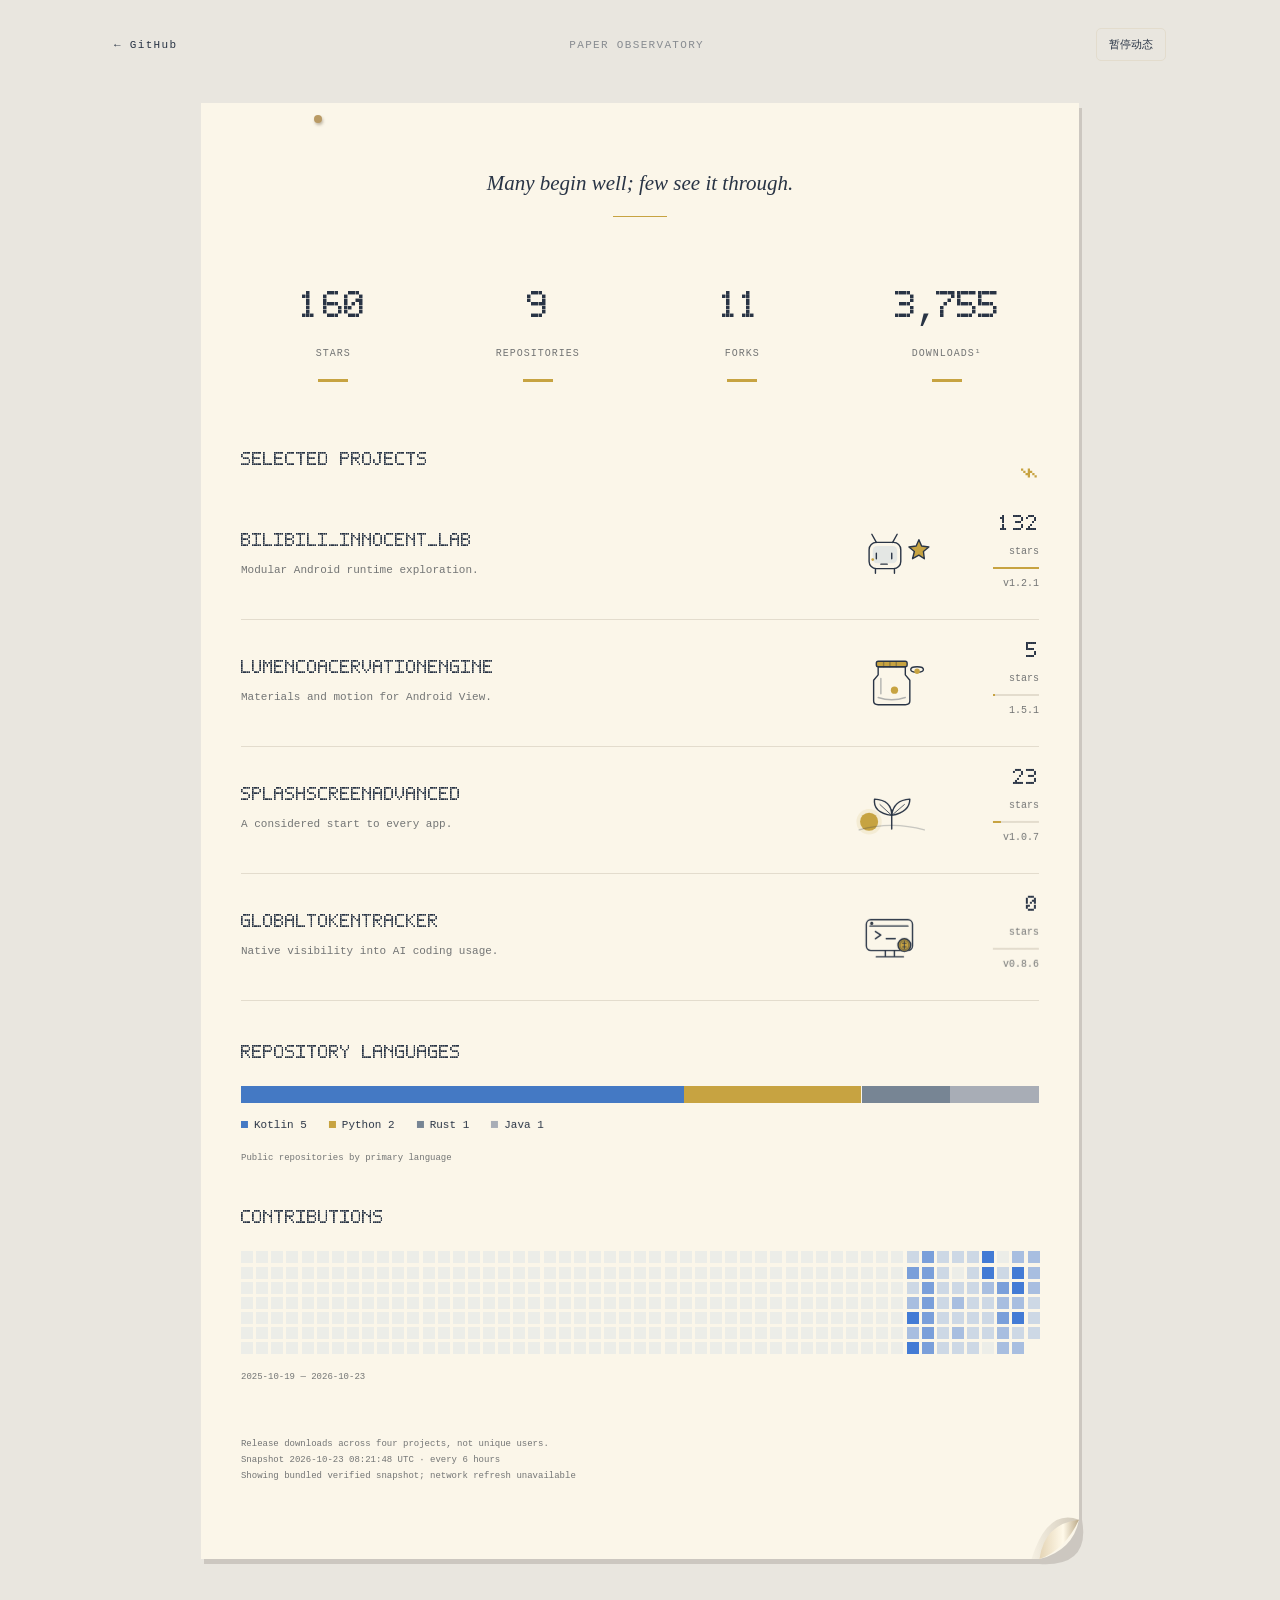
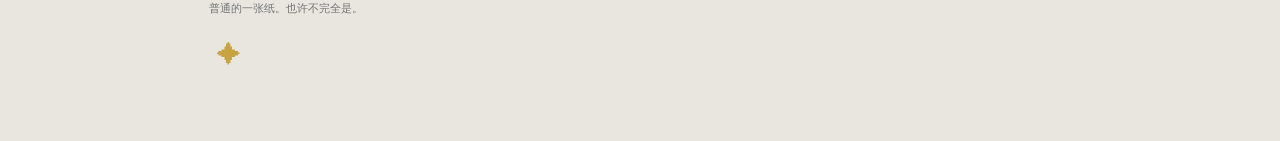
==== site/index.html @ c93047a9 "Prepare GitHub Pages themes and restrict profile wind to its corner" ====
<!doctype html><html lang="zh-CN"><head><meta charset="utf-8"><meta name="viewport" content="width=device-width,initial-scale=1"><meta name="color-scheme" content="light dark"><title>恒白 · Paper Observatory</title><link rel="stylesheet" href="style.css"></head><body><header class="toolbar"><a href="https://github.com/jichuo1">← GitHub</a><span>PAPER OBSERVATORY</span><button id="motion" aria-pressed="false">暂停动态</button></header><main><div id="stage"><svg id="paper" aria-hidden="true" preserveAspectRatio="none"><defs><linearGradient id="shade"><stop stop-color="#49361c" stop-opacity=".03"/><stop offset="1" stop-color="#49361c" stop-opacity=".24"/></linearGradient><linearGradient id="back"><stop stop-color="#e4d4b5"/><stop offset=".6" stop-color="#fff9e9"/><stop offset="1" stop-color="#bcaa89"/></linearGradient></defs><path id="shadow"/><path id="sheet"/><path id="foldshade" fill="url(#shade)"/><path id="fold" fill="url(#back)"/></svg><article id="content"><div class="pin" aria-hidden="true"></div><p class="motto">Many begin well; few see it through.</p><div id="stats" class="stats"></div><h1>Selected projects <span class="cat" aria-hidden="true">⌁</span></h1><div id="projects"></div><section><h2>Repository languages</h2><div id="languagebar"></div><div id="legend"></div><small>Public repositories by primary language</small></section><section><h2>Contributions</h2><div id="calendar" aria-label="GitHub contribution intensity"></div><small id="dates"></small></section><footer><small>Release downloads across four projects, not unique users.</small><small id="updated"></small><small id="data-status" role="status"></small></footer></article><div id="visitors" aria-hidden="true"><span><svg viewBox="0 0 90 70" width="80" height="62"><path d="M22 31Q23 6 45 6Q67 6 68 31" fill="#a2dca0" opacity=".8"/><ellipse cx="45" cy="33" rx="37" ry="10" fill="#638b87" stroke="#d3f2c3"/><ellipse cx="45" cy="30" rx="29" ry="5" fill="#91b89a"/><path d="M30 40L15 67H75L60 40" fill="#b4ed83" opacity=".12"/><circle cx="28" cy="35" r="2" fill="#e7e9a7"/><circle cx="45" cy="38" r="2" fill="#e7e9a7"/><circle cx="62" cy="35" r="2" fill="#e7e9a7"/><ellipse cx="40" cy="21" rx="3" ry="4" fill="#233e35"/><ellipse cx="51" cy="21" rx="3" ry="4" fill="#233e35"/></svg></span><span><svg viewBox="0 0 90 70" width="80" height="62"><path d="M22 31Q23 6 45 6Q67 6 68 31" fill="#a2dca0" opacity=".8"/><ellipse cx="45" cy="33" rx="37" ry="10" fill="#638b87" stroke="#d3f2c3"/><ellipse cx="45" cy="30" rx="29" ry="5" fill="#91b89a"/><path d="M30 40L15 67H75L60 40" fill="#b4ed83" opacity=".12"/><circle cx="28" cy="35" r="2" fill="#e7e9a7"/><circle cx="45" cy="38" r="2" fill="#e7e9a7"/><circle cx="62" cy="35" r="2" fill="#e7e9a7"/><ellipse cx="40" cy="21" rx="3" ry="4" fill="#233e35"/><ellipse cx="51" cy="21" rx="3" ry="4" fill="#233e35"/></svg></span><span><svg viewBox="0 0 90 70" width="80" height="62"><path d="M22 31Q23 6 45 6Q67 6 68 31" fill="#a2dca0" opacity=".8"/><ellipse cx="45" cy="33" rx="37" ry="10" fill="#638b87" stroke="#d3f2c3"/><ellipse cx="45" cy="30" rx="29" ry="5" fill="#91b89a"/><path d="M30 40L15 67H75L60 40" fill="#b4ed83" opacity=".12"/><circle cx="28" cy="35" r="2" fill="#e7e9a7"/><circle cx="45" cy="38" r="2" fill="#e7e9a7"/><circle cx="62" cy="35" r="2" fill="#e7e9a7"/><ellipse cx="40" cy="21" rx="3" ry="4" fill="#233e35"/><ellipse cx="51" cy="21" rx="3" ry="4" fill="#233e35"/></svg></span></div><div id="scanlines" aria-hidden="true"></div></div><aside><span id="theme-label" role="status">普通的一张纸。也许不完全是。</span><details><summary title="彩蛋实验室" aria-label="彩蛋实验室">✦</summary><p>自动彩蛋很少出现；只计算页面可见时的停留。也可以直接试试看。</p><div id="themes"></div><button id="gust">吹一阵风</button></details></aside></main><noscript><p>请启用 JavaScript 查看互动统计，或使用上方 GitHub 链接。</p></noscript><script src="core.js" defer></script><script src="app.js" defer></script></body></html>
---- site/style.css ----
:root{--wall:#e9e6df;--paper:#fbf6e9;--ink:#293445;--muted:#737575;--line:#e3dccd;--accent:#c7a341;--blue:#4479c4;--chart:#437bd5;color-scheme:light}*{box-sizing:border-box}body{margin:0;background:var(--wall);color:var(--ink);font-family:ui-monospace,SFMono-Regular,Consolas,monospace;transition:background 1.5s,color 1.5s}a{color:inherit;text-decoration:none}a:hover{text-decoration:underline}.toolbar{max-width:1100px;margin:28px auto 0;display:flex;justify-content:space-between;align-items:center;padding:0 24px;font-size:11px;letter-spacing:.12em}.toolbar>span{opacity:.5}button,summary{cursor:pointer;font:inherit}button{border:1px solid var(--line);background:transparent;color:inherit;padding:8px 12px;border-radius:5px}button:hover,button.active{background:var(--ink);color:var(--paper)}main{max-width:950px;margin:34px auto 60px;padding:0 24px}#stage{position:relative;isolation:isolate;padding:18px 22px 50px}#paper{position:absolute;inset:0;width:100%;height:100%;overflow:visible;z-index:-1;pointer-events:none}#sheet{fill:var(--paper);transition:fill 1.5s}#shadow{fill:#281f16;opacity:.15}#content{position:relative;padding:38px 30px 45px}.pin{position:absolute;width:8px;height:8px;top:2px;left:12%;border-radius:50%;background:#b99a64;box-shadow:1px 2px 3px #4a391a55}.motto{text-align:center;font:italic 21px Georgia,serif;margin:20px 0 70px}.motto:after{content:'';display:block;width:54px;height:1px;background:var(--accent);margin:20px auto}.stats{display:grid;grid-template-columns:repeat(4,1fr);gap:20px;margin-bottom:52px;text-align:center}.stat strong{display:block;font-size:34px;font-weight:400;letter-spacing:-.06em}.stat small{display:block;margin-top:14px;font-size:10px;letter-spacing:.1em}.stat i{display:block;height:3px;width:30px;background:var(--accent);margin:16px auto;transform-origin:left;animation:grow 1s both}h1,h2{font-size:19px;font-weight:500;letter-spacing:-.06em;margin:0 0 24px}.cat{float:right;color:var(--accent);font-size:36px}.project{display:grid;grid-template-columns:minmax(0,1fr) 86px 82px;align-items:center;gap:20px;padding:20px 0;border-bottom:1px solid var(--line)}.project a{font-size:16px;letter-spacing:-.05em}.project p{font-size:11px;color:var(--muted);line-height:1.7;margin:10px 0 0}.meta{text-align:right;transform-origin:top left}.meta strong{font-size:21px;font-weight:400}.meta small{display:block;font-size:10px;color:var(--muted);margin:6px 0}.meter{height:2px;background:var(--line);width:46px;margin-left:auto}.meter i{display:block;height:100%;background:var(--accent);transform-origin:left;animation:grow 1.3s both}.scene{width:86px;height:70px;overflow:visible;animation:land 1.1s cubic-bezier(.2,.7,.3,1) both;animation-delay:var(--delay)}.scene path,.scene circle,.scene rect,.scene ellipse{vector-effect:non-scaling-stroke}section{margin-top:42px}#languagebar{display:flex;height:17px;overflow:hidden}#languagebar i{transform-origin:left;animation:grow 1.4s both}#legend{display:flex;gap:22px;flex-wrap:wrap;margin:16px 0;font-size:11px}#legend i{display:inline-block;width:7px;height:7px;margin-right:6px}small{color:var(--muted);font-size:9px;line-height:1.8}#calendar{display:grid;grid-template-rows:repeat(7,1fr);grid-auto-flow:column;gap:3px;margin:20px 0 12px}#calendar i{aspect-ratio:1;background:var(--chart);opacity:var(--level);animation:cell .7s both;animation-delay:var(--delay)}footer{margin-top:50px;display:flex;flex-direction:column;max-width:80%}aside{margin:22px 20px;color:var(--muted);font-size:11px}details{margin-top:18px}details p{line-height:1.9}#themes{display:flex;gap:8px;flex-wrap:wrap;margin:15px 0}details small{display:block;margin:16px 0}.reel{display:inline-block;overflow:hidden;height:1.15em;vertical-align:bottom}.reel>span{display:block;animation:reel 1.6s cubic-bezier(.14,.8,.25,1) both;animation-duration:var(--duration)}.reel b{display:block;height:1.15em;font-weight:inherit}.rise{animation:rise 10s linear infinite;transform-origin:0 13px}.hop{animation:hop 4.6s cubic-bezier(.25,.65,.3,1) infinite}.bug{animation:bug 5.1s linear infinite}.bug.two{animation-duration:6.7s;animation-delay:-2s}.coin{animation:coin 4s cubic-bezier(.22,.65,.3,1) infinite}.leaf{animation:leaf 3.7s ease-in-out infinite;transform-origin:0 20px}#scanlines,#visitors{pointer-events:none;position:absolute;inset:0;opacity:0;transition:opacity 1.5s}#scanlines{background:repeating-linear-gradient(0deg,transparent 0 3px,#00170720 3px 4px);mix-blend-mode:multiply;border-radius:16px}#visitors span{position:absolute;color:#7cc676;font-size:64px;animation:ufo 7s ease-in-out infinite;top:10%;left:5%;text-shadow:0 10px 25px #99f57744}#visitors span:nth-child(2){left:82%;top:45%;animation-delay:-3s}#visitors span:nth-child(3){left:65%;top:80%;animation-delay:-5s}body[data-theme=alien]{--wall:#151e29;--paper:#e9efd9;--accent:#70a748;--chart:#6d9a58}body[data-theme=alien] #visitors{opacity:1}body[data-theme=crt]{--wall:#252725;--paper:#13251b;--ink:#b7ddb1;--muted:#78987a;--line:#314836;--accent:#b6ca88;--chart:#82b677}body[data-theme=crt] #scanlines{opacity:1}body[data-theme=newspaper]{--wall:#c4b6a0;--paper:#e9dcc2;--ink:#4a392c;--muted:#8c7860;--accent:#9c6443;--chart:#937251}body[data-theme=blueprint]{--wall:#142b44;--paper:#214c75;--ink:#e1eff7;--muted:#95bad3;--line:#3a658b;--accent:#e0bf65;--chart:#b7d8f4}body[data-theme=terminal]{--wall:#151b1e;--paper:#202b30;--ink:#d6e6e4;--muted:#88a2a1;--line:#3c5158;--accent:#e1b765;--chart:#64aaa2}body[data-theme=blueprint] #content{background-image:linear-gradient(#c8e6ff08 1px,transparent 1px),linear-gradient(90deg,#c8e6ff08 1px,transparent 1px);background-size:20px 20px}body.paused *,body.paused *:before,body.paused *:after{animation-play-state:paused!important}@keyframes reel{from{transform:translateY(-80%)}to{transform:translateY(0)}}@keyframes grow{from{transform:scaleX(0)}to{transform:scaleX(1)}}@keyframes cell{from{transform:scale(.1);opacity:0}to{transform:scale(1);opacity:var(--level)}}@keyframes land{from{opacity:0;transform:translateY(-12px)}70%{opacity:1;transform:translateY(2px)}to{transform:translateY(0)}}@keyframes rise{0%{transform:rotate(0deg);opacity:0}8%,84%{opacity:1}94%,100%{transform:rotate(180deg);opacity:0}}@keyframes hop{0%,15%,100%{transform:translate(0,0)}30%{transform:translate(7px,-10px) rotate(5deg)}48%,60%{transform:translate(12px,0)}78%{transform:translate(3px,-6px)}}@keyframes bug{0%,100%{transform:translate(0,0)}25%{transform:translate(6px,-4px)}50%{transform:translate(0,-9px)}75%{transform:translate(-6px,-4px)}}@keyframes coin{0%,10%,100%{transform:translate(0,0)}40%{transform:translate(10px,-19px)}70%{transform:translate(21px,0)}83%{transform:translate(21px,-4px)}93%{transform:translate(21px,0)}}@keyframes leaf{0%,100%{transform:rotate(-4deg)}50%{transform:rotate(7deg)}}@keyframes ufo{0%,100%{transform:translate(0,0) rotate(-8deg)}50%{transform:translate(-26px,16px) rotate(8deg)}}@media(max-width:600px){.toolbar{padding:0 18px}.toolbar>span{display:none}main{margin-top:25px;padding:0 8px}#stage{padding:12px 12px 46px}#content{padding:30px 14px 40px}.motto{font-size:16px;margin:16px 0 45px}.stats{grid-template-columns:repeat(2,1fr);gap:24px;margin-bottom:28px}.stat strong{font-size:29px}.project{grid-template-columns:minmax(0,1fr) 58px;gap:10px}.project>a{grid-column:1}.project p{font-size:10px}.project a{font-size:13px;overflow-wrap:anywhere}.scene{grid-column:1;width:68px;height:52px;justify-self:end;margin-top:-12px}.meta{grid-column:2;grid-row:1 / span 2}.project{position:relative}.project .description{grid-column:1}.project{padding:16px 0}#calendar{gap:2px}h1,h2{font-size:16px}#legend{gap:12px}footer{max-width:90%}}@media(prefers-reduced-motion:reduce){*,*:before,*:after{animation:none!important;transition:none!important}.reel>span{transform:none!important}}

@font-face{font-family:PaperPixels;src:url([data-uri]) format('woff');font-display:swap}h1,h2,.stat strong,.meta strong,.project a{font-family:PaperPixels,monospace}.stat strong{font-size:38px}.project a{font-size:18px;letter-spacing:0}h1,h2{letter-spacing:0}summary{display:inline-flex;list-style:none;color:var(--accent);font-size:24px;border-radius:50%;padding:8px}summary::-webkit-details-marker{display:none}summary:focus-visible,button:focus-visible,a:focus-visible{outline:2px solid var(--accent);outline-offset:4px}details[open]{padding:14px;border:1px solid var(--line);border-radius:10px}.toolbar button{font-size:11px}@media(max-width:600px){.project a{font-size:15px}.stat strong{font-size:32px}h1,h2{font-size:18px}}

body.suspended *,body.suspended *:before,body.suspended *:after{animation-play-state:paused!important}body[data-theme=newspaper] #content{background-image:repeating-linear-gradient(0deg,transparent 0 4px,#6b4c2605 4px 5px)}
body[data-theme=alien] .toolbar,body[data-theme=alien] aside{color:#c6d5d9}body[data-theme=alien] aside small{color:#9eafb4}body[data-theme=alien] aside button,body[data-theme=alien] details{border-color:#52636d}

/* Distinct, lightweight material identities. */
#stage:after,#stage:before{content:'';position:absolute;pointer-events:none;opacity:0;transition:opacity 1s;z-index:3}
body[data-theme=crt] #stage:after{opacity:1;inset:0;border:16px solid #49473d;border-bottom-width:38px;border-radius:52px;box-shadow:inset 0 0 0 5px #111812,0 12px 22px #0004;background:radial-gradient(ellipse at 35% 0,#d5e5bd15,transparent 55%)}
body[data-theme=crt] #stage:before{opacity:1;width:52px;height:18px;bottom:9px;right:48px;z-index:4;background:radial-gradient(circle at 8px 9px,#a59a7c 0 6px,#272c21 7px 8px,transparent 9px),radial-gradient(circle at 38px 9px,#a59a7c 0 6px,#272c21 7px 8px,transparent 9px)}
body[data-theme=newspaper] #stage:after{opacity:1;inset:12px 18px 35px;border:3px double #786246;box-shadow:inset 0 0 22px #8b642820;background:repeating-linear-gradient(90deg,transparent 0 32.8%,#73552b10 32.8% 33%,transparent 33% 66.1%,#73552b10 66.1% 66.3%,transparent 66.3% 100%)}
body[data-theme=newspaper] .motto{font-style:normal;font-variant:small-caps;letter-spacing:.05em;border-block:4px double #7b6246;padding:17px 0}
body[data-theme=blueprint] #stage:after{opacity:1;inset:15px 18px 34px;border:1px solid #b9dfff77;background:repeating-linear-gradient(90deg,#c5e3ff88 0 1px,transparent 1px 20px) top/100% 7px no-repeat,repeating-linear-gradient(0deg,#c5e3ff88 0 1px,transparent 1px 20px) left/7px 100% no-repeat}
body[data-theme=blueprint] #content{background-size:16px 16px}body[data-theme=blueprint] .project{border-bottom-style:dashed}
body[data-theme=terminal] #stage:after{opacity:1;inset:8px 12px 20px;border:1px solid #718d90;border-top-width:24px;border-radius:9px;box-shadow:0 8px 25px #0004}
body[data-theme=terminal] #stage:before{opacity:1;top:15px;left:27px;width:38px;height:9px;border-radius:8px;background:radial-gradient(circle at 4px 4px,#d3877b 0 3px,transparent 4px),radial-gradient(circle at 17px 4px,#d5b96e 0 3px,transparent 4px),radial-gradient(circle at 30px 4px,#82ba99 0 3px,transparent 4px);z-index:4}
body[data-theme=alien] #stage:after{opacity:1;inset:8px 12px 20px;border:1px solid #8bb46088;box-shadow:0 0 36px #8adb6133,inset 0 0 45px #91b96615}
body[data-theme=alien] #visitors{z-index:4}body[data-theme=alien] #visitors span svg{width:105px;height:82px}body[data-theme=crt] #scanlines{z-index:2;background:repeating-linear-gradient(0deg,transparent 0 2px,#00170730 2px 4px)}
@media(max-width:600px){body[data-theme=crt] #stage:after{border-width:9px;border-bottom-width:27px;border-radius:28px}body[data-theme=alien] #visitors span svg{width:70px;height:55px}}
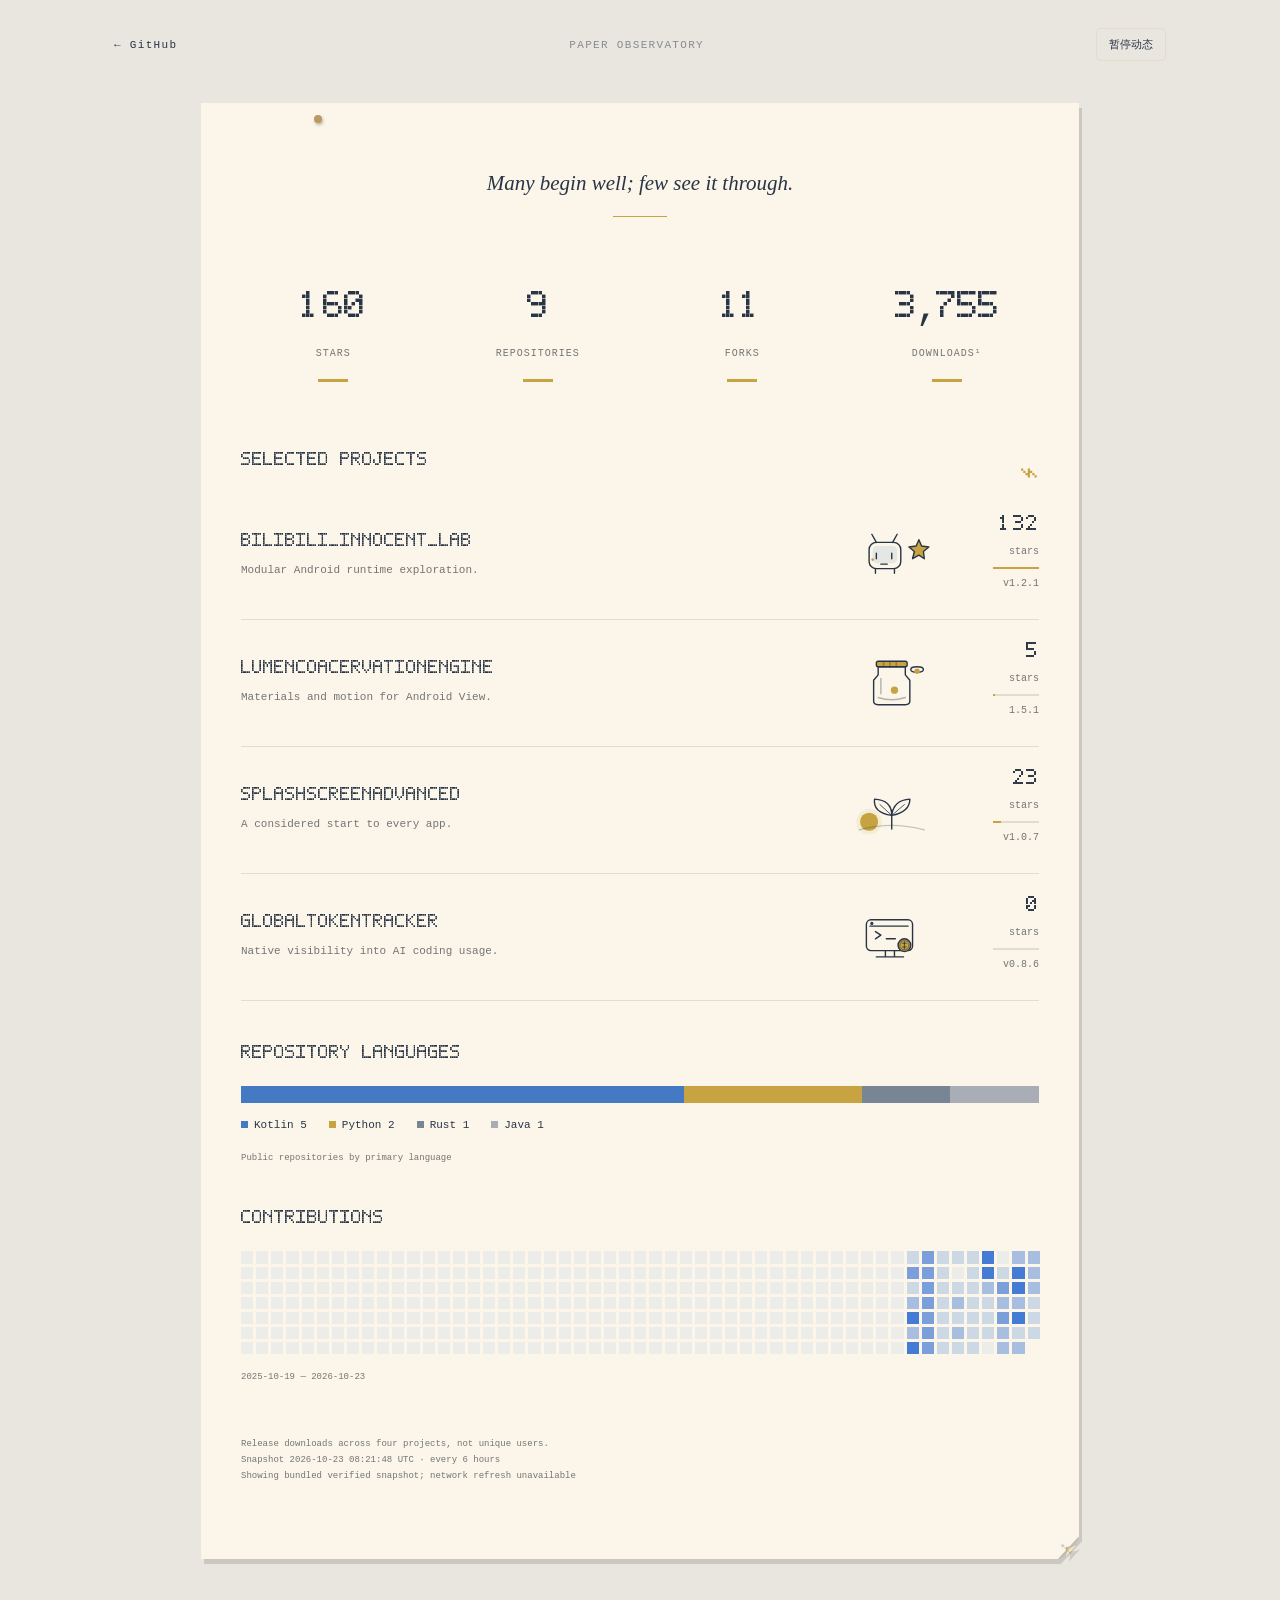
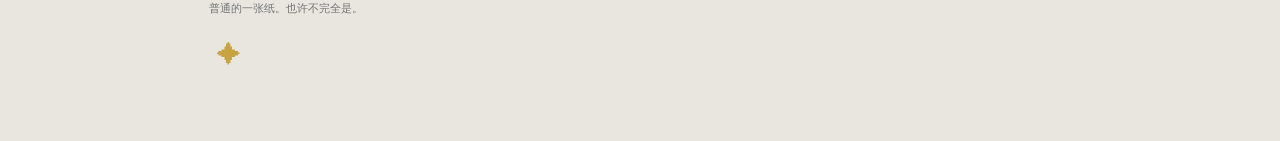
==== commit dfd62c01: "Compute pointer-driven cylindrical paper curl with captured drag and spring release" ====
--- a/site/index.html
+++ b/site/index.html
@@ -1 +1 @@
-<!doctype html><html lang="zh-CN"><head><meta charset="utf-8"><meta name="viewport" content="width=device-width,initial-scale=1"><meta name="color-scheme" content="light dark"><title>恒白 · Paper Observatory</title><link rel="stylesheet" href="style.css"></head><body><header class="toolbar"><a href="https://github.com/jichuo1">← GitHub</a><span>PAPER OBSERVATORY</span><button id="motion" aria-pressed="false">暂停动态</button></header><main><div id="stage"><svg id="paper" aria-hidden="true" preserveAspectRatio="none"><defs><linearGradient id="shade"><stop stop-color="#49361c" stop-opacity=".03"/><stop offset="1" stop-color="#49361c" stop-opacity=".24"/></linearGradient><linearGradient id="back"><stop stop-color="#e4d4b5"/><stop offset=".6" stop-color="#fff9e9"/><stop offset="1" stop-color="#bcaa89"/></linearGradient></defs><path id="shadow"/><path id="sheet"/><path id="foldshade" fill="url(#shade)"/><path id="fold" fill="url(#back)"/></svg><article id="content"><div class="pin" aria-hidden="true"></div><p class="motto">Many begin well; few see it through.</p><div id="stats" class="stats"></div><h1>Selected projects <span class="cat" aria-hidden="true">⌁</span></h1><div id="projects"></div><section><h2>Repository languages</h2><div id="languagebar"></div><div id="legend"></div><small>Public repositories by primary language</small></section><section><h2>Contributions</h2><div id="calendar" aria-label="GitHub contribution intensity"></div><small id="dates"></small></section><footer><small>Release downloads across four projects, not unique users.</small><small id="updated"></small><small id="data-status" role="status"></small></footer></article><div id="visitors" aria-hidden="true"><span><svg viewBox="0 0 90 70" width="80" height="62"><path d="M22 31Q23 6 45 6Q67 6 68 31" fill="#a2dca0" opacity=".8"/><ellipse cx="45" cy="33" rx="37" ry="10" fill="#638b87" stroke="#d3f2c3"/><ellipse cx="45" cy="30" rx="29" ry="5" fill="#91b89a"/><path d="M30 40L15 67H75L60 40" fill="#b4ed83" opacity=".12"/><circle cx="28" cy="35" r="2" fill="#e7e9a7"/><circle cx="45" cy="38" r="2" fill="#e7e9a7"/><circle cx="62" cy="35" r="2" fill="#e7e9a7"/><ellipse cx="40" cy="21" rx="3" ry="4" fill="#233e35"/><ellipse cx="51" cy="21" rx="3" ry="4" fill="#233e35"/></svg></span><span><svg viewBox="0 0 90 70" width="80" height="62"><path d="M22 31Q23 6 45 6Q67 6 68 31" fill="#a2dca0" opacity=".8"/><ellipse cx="45" cy="33" rx="37" ry="10" fill="#638b87" stroke="#d3f2c3"/><ellipse cx="45" cy="30" rx="29" ry="5" fill="#91b89a"/><path d="M30 40L15 67H75L60 40" fill="#b4ed83" opacity=".12"/><circle cx="28" cy="35" r="2" fill="#e7e9a7"/><circle cx="45" cy="38" r="2" fill="#e7e9a7"/><circle cx="62" cy="35" r="2" fill="#e7e9a7"/><ellipse cx="40" cy="21" rx="3" ry="4" fill="#233e35"/><ellipse cx="51" cy="21" rx="3" ry="4" fill="#233e35"/></svg></span><span><svg viewBox="0 0 90 70" width="80" height="62"><path d="M22 31Q23 6 45 6Q67 6 68 31" fill="#a2dca0" opacity=".8"/><ellipse cx="45" cy="33" rx="37" ry="10" fill="#638b87" stroke="#d3f2c3"/><ellipse cx="45" cy="30" rx="29" ry="5" fill="#91b89a"/><path d="M30 40L15 67H75L60 40" fill="#b4ed83" opacity=".12"/><circle cx="28" cy="35" r="2" fill="#e7e9a7"/><circle cx="45" cy="38" r="2" fill="#e7e9a7"/><circle cx="62" cy="35" r="2" fill="#e7e9a7"/><ellipse cx="40" cy="21" rx="3" ry="4" fill="#233e35"/><ellipse cx="51" cy="21" rx="3" ry="4" fill="#233e35"/></svg></span></div><div id="scanlines" aria-hidden="true"></div></div><aside><span id="theme-label" role="status">普通的一张纸。也许不完全是。</span><details><summary title="彩蛋实验室" aria-label="彩蛋实验室">✦</summary><p>自动彩蛋很少出现；只计算页面可见时的停留。也可以直接试试看。</p><div id="themes"></div><button id="gust">吹一阵风</button></details></aside></main><noscript><p>请启用 JavaScript 查看互动统计，或使用上方 GitHub 链接。</p></noscript><script src="core.js" defer></script><script src="app.js" defer></script></body></html>
+<!doctype html><html lang="zh-CN"><head><meta charset="utf-8"><meta name="viewport" content="width=device-width,initial-scale=1"><meta name="color-scheme" content="light dark"><title>恒白 · Paper Observatory</title><link rel="stylesheet" href="style.css"></head><body><header class="toolbar"><a href="https://github.com/jichuo1">← GitHub</a><span>PAPER OBSERVATORY</span><button id="motion" aria-pressed="false">暂停动态</button></header><main><div id="stage"><svg id="paper" aria-hidden="true" preserveAspectRatio="none"><defs><linearGradient id="shade"><stop stop-color="#49361c" stop-opacity=".03"/><stop offset="1" stop-color="#49361c" stop-opacity=".24"/></linearGradient><linearGradient id="back"><stop stop-color="#e4d4b5"/><stop offset=".6" stop-color="#fff9e9"/><stop offset="1" stop-color="#bcaa89"/></linearGradient></defs><path id="shadow"/><path id="sheet"/><path id="foldshade" fill="url(#shade)"/><path id="fold" fill="url(#back)"/></svg><article id="content"><div class="pin" aria-hidden="true"></div><p class="motto">Many begin well; few see it through.</p><div id="stats" class="stats"></div><h1>Selected projects <span class="cat" aria-hidden="true">⌁</span></h1><div id="projects"></div><section><h2>Repository languages</h2><div id="languagebar"></div><div id="legend"></div><small>Public repositories by primary language</small></section><section><h2>Contributions</h2><div id="calendar" aria-label="GitHub contribution intensity"></div><small id="dates"></small></section><footer><small>Release downloads across four projects, not unique users.</small><small id="updated"></small><small id="data-status" role="status"></small></footer></article><svg id="curl-overlay" aria-hidden="true" preserveAspectRatio="none"><defs><linearGradient id="curl-back"><stop stop-color="#c8b58f"/><stop offset=".4" stop-color="#f9edcf"/><stop offset="1" stop-color="#d8c7a4"/></linearGradient><linearGradient id="curl-front"><stop stop-color="#50432b" stop-opacity=".12"/><stop offset=".55" stop-color="#fff" stop-opacity=".22"/><stop offset="1" stop-color="#50432b" stop-opacity=".3"/></linearGradient></defs><path id="curl-shadow"/><path id="curl-band"/><path id="curl-backside"/></svg><button id="curl-handle" title="拖动卷角 · 方向键调整 · Esc 松开" aria-label="拖动纸张右下角" aria-describedby="curl-help"><span aria-hidden="true">↖</span></button><span id="curl-help" class="sr-only">拖动或使用方向键卷起纸张，松开后回弹。Home 展开，Escape 取消。</span><div id="visitors" aria-hidden="true"><span><svg viewBox="0 0 90 70" width="80" height="62"><path d="M22 31Q23 6 45 6Q67 6 68 31" fill="#a2dca0" opacity=".8"/><ellipse cx="45" cy="33" rx="37" ry="10" fill="#638b87" stroke="#d3f2c3"/><ellipse cx="45" cy="30" rx="29" ry="5" fill="#91b89a"/><path d="M30 40L15 67H75L60 40" fill="#b4ed83" opacity=".12"/><circle cx="28" cy="35" r="2" fill="#e7e9a7"/><circle cx="45" cy="38" r="2" fill="#e7e9a7"/><circle cx="62" cy="35" r="2" fill="#e7e9a7"/><ellipse cx="40" cy="21" rx="3" ry="4" fill="#233e35"/><ellipse cx="51" cy="21" rx="3" ry="4" fill="#233e35"/></svg></span><span><svg viewBox="0 0 90 70" width="80" height="62"><path d="M22 31Q23 6 45 6Q67 6 68 31" fill="#a2dca0" opacity=".8"/><ellipse cx="45" cy="33" rx="37" ry="10" fill="#638b87" stroke="#d3f2c3"/><ellipse cx="45" cy="30" rx="29" ry="5" fill="#91b89a"/><path d="M30 40L15 67H75L60 40" fill="#b4ed83" opacity=".12"/><circle cx="28" cy="35" r="2" fill="#e7e9a7"/><circle cx="45" cy="38" r="2" fill="#e7e9a7"/><circle cx="62" cy="35" r="2" fill="#e7e9a7"/><ellipse cx="40" cy="21" rx="3" ry="4" fill="#233e35"/><ellipse cx="51" cy="21" rx="3" ry="4" fill="#233e35"/></svg></span><span><svg viewBox="0 0 90 70" width="80" height="62"><path d="M22 31Q23 6 45 6Q67 6 68 31" fill="#a2dca0" opacity=".8"/><ellipse cx="45" cy="33" rx="37" ry="10" fill="#638b87" stroke="#d3f2c3"/><ellipse cx="45" cy="30" rx="29" ry="5" fill="#91b89a"/><path d="M30 40L15 67H75L60 40" fill="#b4ed83" opacity=".12"/><circle cx="28" cy="35" r="2" fill="#e7e9a7"/><circle cx="45" cy="38" r="2" fill="#e7e9a7"/><circle cx="62" cy="35" r="2" fill="#e7e9a7"/><ellipse cx="40" cy="21" rx="3" ry="4" fill="#233e35"/><ellipse cx="51" cy="21" rx="3" ry="4" fill="#233e35"/></svg></span></div><div id="scanlines" aria-hidden="true"></div></div><aside><span id="theme-label" role="status">普通的一张纸。也许不完全是。</span><details><summary title="彩蛋实验室" aria-label="彩蛋实验室">✦</summary><p>自动彩蛋很少出现；只计算页面可见时的停留。也可以直接试试看。</p><div id="themes"></div><button id="gust">吹一阵风</button></details></aside></main><noscript><p>请启用 JavaScript 查看互动统计，或使用上方 GitHub 链接。</p></noscript><script src="core.js" defer></script><script src="app.js" defer></script></body></html>
--- a/site/style.css
+++ b/site/style.css
@@ -18,3 +18,5 @@
 body[data-theme=alien] #stage:after{opacity:1;inset:8px 12px 20px;border:1px solid #8bb46088;box-shadow:0 0 36px #8adb6133,inset 0 0 45px #91b96615}
 body[data-theme=alien] #visitors{z-index:4}body[data-theme=alien] #visitors span svg{width:105px;height:82px}body[data-theme=crt] #scanlines{z-index:2;background:repeating-linear-gradient(0deg,transparent 0 2px,#00170730 2px 4px)}
 @media(max-width:600px){body[data-theme=crt] #stage:after{border-width:9px;border-bottom-width:27px;border-radius:28px}body[data-theme=alien] #visitors span svg{width:70px;height:55px}}
+
+#curl-overlay{position:absolute;inset:0;width:100%;height:100%;overflow:visible;pointer-events:none;z-index:7}#curl-backside{fill:url(#curl-back);stroke:#9c896750;stroke-width:.7}#curl-band{fill:url(#curl-front)}#curl-shadow{fill:#20160d;opacity:.13}#curl-handle{position:absolute;width:44px;height:44px;border:0;border-radius:50%;padding:0;background:transparent;color:var(--muted);z-index:9;cursor:grab;touch-action:none;user-select:none;transform:translate(-50%,-50%)}#curl-handle:hover,#curl-handle:focus-visible{background:#c8ad6330;color:var(--ink)}#curl-handle:active{cursor:grabbing}#curl-handle span{font-size:14px;opacity:.45}.sr-only{position:absolute;width:1px;height:1px;overflow:hidden;clip-path:inset(50%);white-space:nowrap}#stage.dragging{user-select:none}#stage.dragging .scene,#stage.dragging .scene *{animation-play-state:paused!important}body[data-theme=crt] #curl-backside{fill:#777462}body[data-theme=blueprint] #curl-backside{fill:#b4cbdc}body[data-theme=terminal] #curl-backside{fill:#476167}body[data-theme=alien] #curl-backside{fill:#d5dfb8}
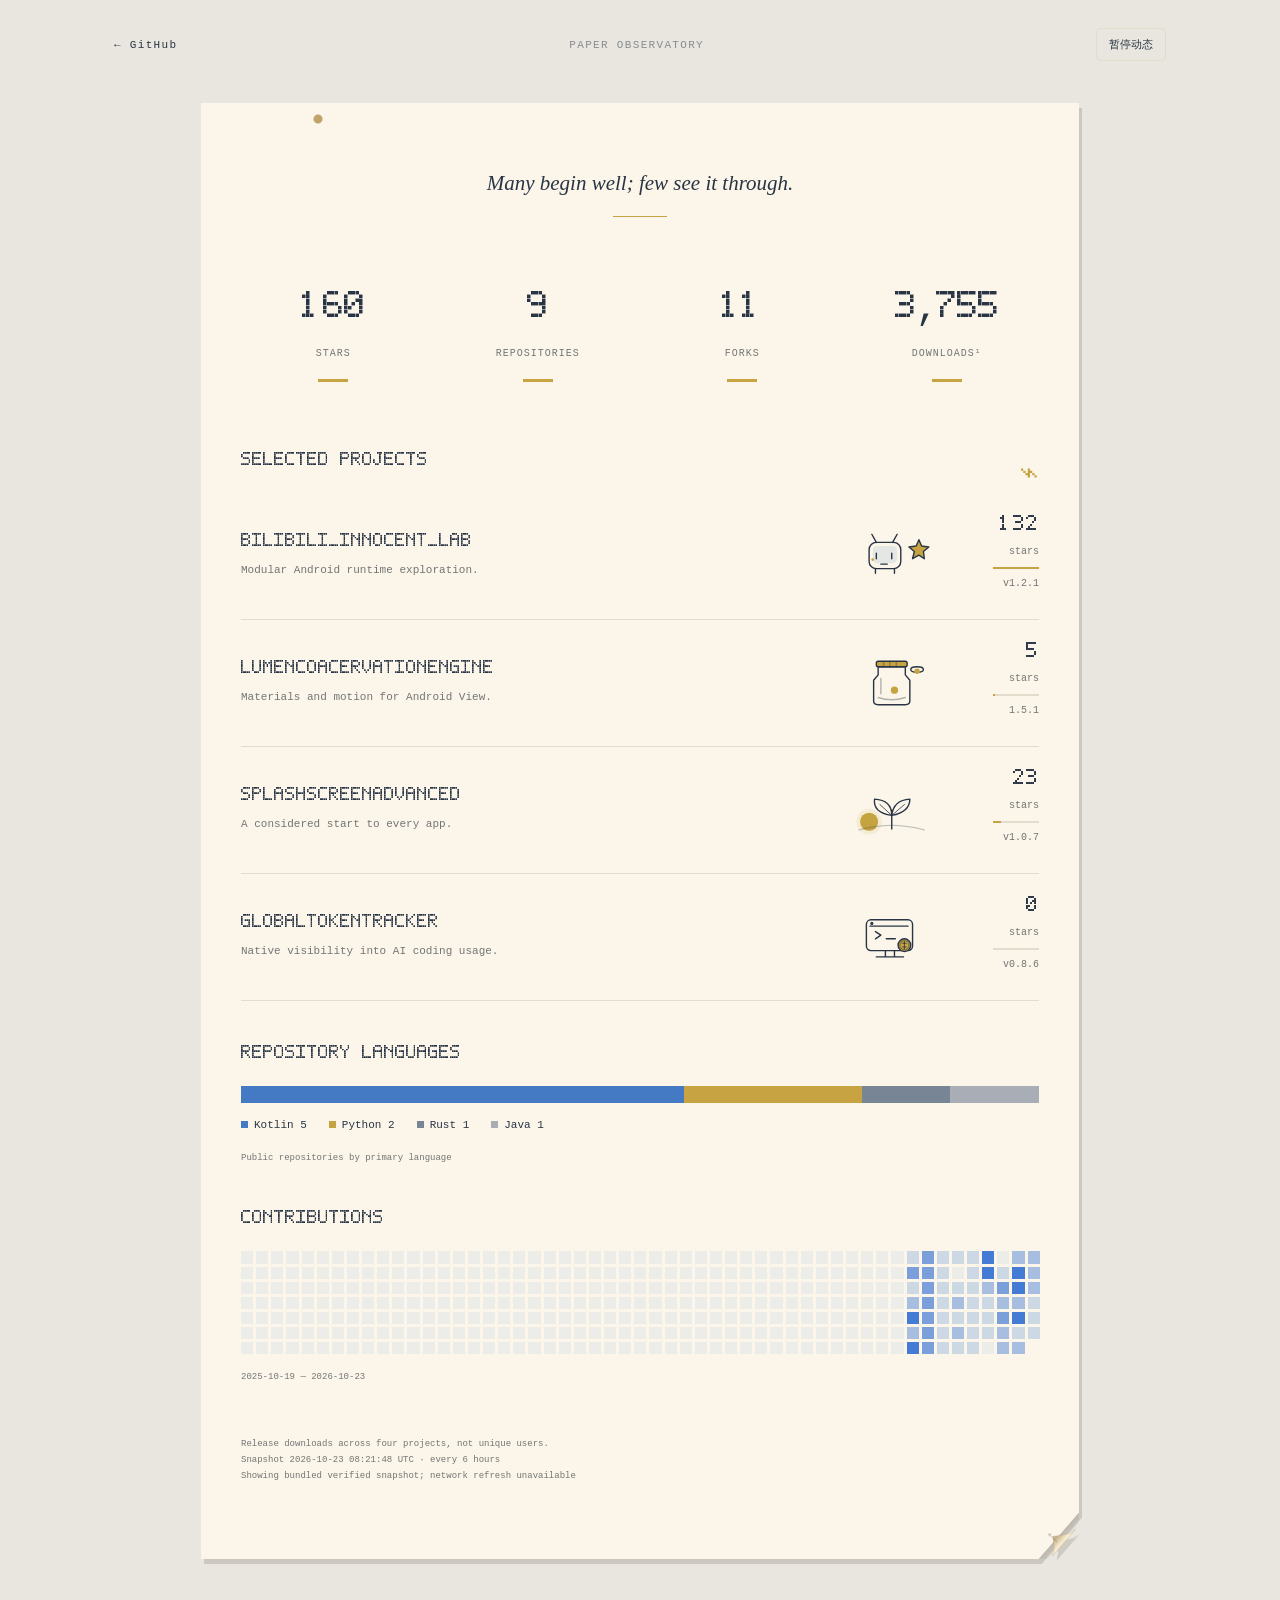
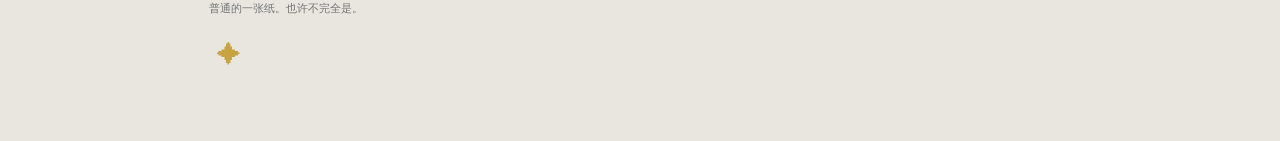
==== commit 971a9c4a: "Hide playable Easter eggs in each theme decoration" ====
--- a/site/index.html
+++ b/site/index.html
@@ -1 +1,6 @@
-<!doctype html><html lang="zh-CN"><head><meta charset="utf-8"><meta name="viewport" content="width=device-width,initial-scale=1"><meta name="color-scheme" content="light dark"><title>恒白 · Paper Observatory</title><link rel="stylesheet" href="style.css"></head><body><header class="toolbar"><a href="https://github.com/jichuo1">← GitHub</a><span>PAPER OBSERVATORY</span><button id="motion" aria-pressed="false">暂停动态</button></header><main><div id="stage"><svg id="paper" aria-hidden="true" preserveAspectRatio="none"><defs><linearGradient id="shade"><stop stop-color="#49361c" stop-opacity=".03"/><stop offset="1" stop-color="#49361c" stop-opacity=".24"/></linearGradient><linearGradient id="back"><stop stop-color="#e4d4b5"/><stop offset=".6" stop-color="#fff9e9"/><stop offset="1" stop-color="#bcaa89"/></linearGradient></defs><path id="shadow"/><path id="sheet"/><path id="foldshade" fill="url(#shade)"/><path id="fold" fill="url(#back)"/></svg><article id="content"><div class="pin" aria-hidden="true"></div><p class="motto">Many begin well; few see it through.</p><div id="stats" class="stats"></div><h1>Selected projects <span class="cat" aria-hidden="true">⌁</span></h1><div id="projects"></div><section><h2>Repository languages</h2><div id="languagebar"></div><div id="legend"></div><small>Public repositories by primary language</small></section><section><h2>Contributions</h2><div id="calendar" aria-label="GitHub contribution intensity"></div><small id="dates"></small></section><footer><small>Release downloads across four projects, not unique users.</small><small id="updated"></small><small id="data-status" role="status"></small></footer></article><svg id="curl-overlay" aria-hidden="true" preserveAspectRatio="none"><defs><linearGradient id="curl-back"><stop stop-color="#c8b58f"/><stop offset=".4" stop-color="#f9edcf"/><stop offset="1" stop-color="#d8c7a4"/></linearGradient><linearGradient id="curl-front"><stop stop-color="#50432b" stop-opacity=".12"/><stop offset=".55" stop-color="#fff" stop-opacity=".22"/><stop offset="1" stop-color="#50432b" stop-opacity=".3"/></linearGradient></defs><path id="curl-shadow"/><path id="curl-band"/><path id="curl-backside"/></svg><button id="curl-handle" title="拖动卷角 · 方向键调整 · Esc 松开" aria-label="拖动纸张右下角" aria-describedby="curl-help"><span aria-hidden="true">↖</span></button><span id="curl-help" class="sr-only">拖动或使用方向键卷起纸张，松开后回弹。Home 展开，Escape 取消。</span><div id="visitors" aria-hidden="true"><span><svg viewBox="0 0 90 70" width="80" height="62"><path d="M22 31Q23 6 45 6Q67 6 68 31" fill="#a2dca0" opacity=".8"/><ellipse cx="45" cy="33" rx="37" ry="10" fill="#638b87" stroke="#d3f2c3"/><ellipse cx="45" cy="30" rx="29" ry="5" fill="#91b89a"/><path d="M30 40L15 67H75L60 40" fill="#b4ed83" opacity=".12"/><circle cx="28" cy="35" r="2" fill="#e7e9a7"/><circle cx="45" cy="38" r="2" fill="#e7e9a7"/><circle cx="62" cy="35" r="2" fill="#e7e9a7"/><ellipse cx="40" cy="21" rx="3" ry="4" fill="#233e35"/><ellipse cx="51" cy="21" rx="3" ry="4" fill="#233e35"/></svg></span><span><svg viewBox="0 0 90 70" width="80" height="62"><path d="M22 31Q23 6 45 6Q67 6 68 31" fill="#a2dca0" opacity=".8"/><ellipse cx="45" cy="33" rx="37" ry="10" fill="#638b87" stroke="#d3f2c3"/><ellipse cx="45" cy="30" rx="29" ry="5" fill="#91b89a"/><path d="M30 40L15 67H75L60 40" fill="#b4ed83" opacity=".12"/><circle cx="28" cy="35" r="2" fill="#e7e9a7"/><circle cx="45" cy="38" r="2" fill="#e7e9a7"/><circle cx="62" cy="35" r="2" fill="#e7e9a7"/><ellipse cx="40" cy="21" rx="3" ry="4" fill="#233e35"/><ellipse cx="51" cy="21" rx="3" ry="4" fill="#233e35"/></svg></span><span><svg viewBox="0 0 90 70" width="80" height="62"><path d="M22 31Q23 6 45 6Q67 6 68 31" fill="#a2dca0" opacity=".8"/><ellipse cx="45" cy="33" rx="37" ry="10" fill="#638b87" stroke="#d3f2c3"/><ellipse cx="45" cy="30" rx="29" ry="5" fill="#91b89a"/><path d="M30 40L15 67H75L60 40" fill="#b4ed83" opacity=".12"/><circle cx="28" cy="35" r="2" fill="#e7e9a7"/><circle cx="45" cy="38" r="2" fill="#e7e9a7"/><circle cx="62" cy="35" r="2" fill="#e7e9a7"/><ellipse cx="40" cy="21" rx="3" ry="4" fill="#233e35"/><ellipse cx="51" cy="21" rx="3" ry="4" fill="#233e35"/></svg></span></div><div id="scanlines" aria-hidden="true"></div></div><aside><span id="theme-label" role="status">普通的一张纸。也许不完全是。</span><details><summary title="彩蛋实验室" aria-label="彩蛋实验室">✦</summary><p>自动彩蛋很少出现；只计算页面可见时的停留。也可以直接试试看。</p><div id="themes"></div><button id="gust">吹一阵风</button></details></aside></main><noscript><p>请启用 JavaScript 查看互动统计，或使用上方 GitHub 链接。</p></noscript><script src="core.js" defer></script><script src="app.js" defer></script></body></html>
+<!doctype html><html lang="zh-CN"><head><meta charset="utf-8"><meta name="viewport" content="width=device-width,initial-scale=1"><meta name="color-scheme" content="light dark"><title>恒白 · Paper Observatory</title><link rel="stylesheet" href="style.css"></head><body><header class="toolbar"><a href="https://github.com/jichuo1">← GitHub</a><span>PAPER OBSERVATORY</span><button id="motion" aria-pressed="false">暂停动态</button></header><main><div id="stage"><svg id="paper" aria-hidden="true" preserveAspectRatio="none"><defs><linearGradient id="shade"><stop stop-color="#49361c" stop-opacity=".03"/><stop offset="1" stop-color="#49361c" stop-opacity=".24"/></linearGradient><linearGradient id="back"><stop stop-color="#e4d4b5"/><stop offset=".6" stop-color="#fff9e9"/><stop offset="1" stop-color="#bcaa89"/></linearGradient></defs><path id="shadow"/><path id="sheet"/><path id="foldshade" fill="url(#shade)"/><path id="fold" fill="url(#back)"/></svg><article id="content"><button class="pin" id="paper-pin" title="这枚图钉有点松" aria-label="轻碰图钉"></button><span id="paper-doodle" aria-hidden="true">✧ /\_/\ ✧</span><p class="motto">Many begin well; few see it through.</p><div id="stats" class="stats"></div><h1>Selected projects <span class="cat" aria-hidden="true">⌁</span></h1><div id="projects"></div><section><h2>Repository languages</h2><div id="languagebar"></div><div id="legend"></div><small>Public repositories by primary language</small></section><section><h2>Contributions</h2><div id="calendar" aria-label="GitHub contribution intensity"></div><small id="dates"></small></section><footer><small>Release downloads across four projects, not unique users.</small><small id="updated"></small><small id="data-status" role="status"></small></footer></article><svg id="curl-overlay" aria-hidden="true" preserveAspectRatio="none"><defs><linearGradient id="curl-back"><stop stop-color="#c8b58f"/><stop offset=".4" stop-color="#f9edcf"/><stop offset="1" stop-color="#d8c7a4"/></linearGradient><linearGradient id="curl-front"><stop stop-color="#50432b" stop-opacity=".12"/><stop offset=".55" stop-color="#fff" stop-opacity=".22"/><stop offset="1" stop-color="#50432b" stop-opacity=".3"/></linearGradient></defs><path id="curl-shadow"/><path id="curl-band"/><path id="curl-backside"/></svg><button id="curl-handle" title="拖动卷角 · 方向键调整 · Esc 松开" aria-label="拖动纸张右下角" aria-describedby="curl-help"><span aria-hidden="true">↖</span></button><span id="curl-help" class="sr-only">拖动或使用方向键卷起纸张，松开后回弹。Home 展开，Escape 取消。</span><div id="visitors"><span><svg viewBox="0 0 90 70" width="80" height="62"><path d="M22 31Q23 6 45 6Q67 6 68 31" fill="#a2dca0" opacity=".8"/><ellipse cx="45" cy="33" rx="37" ry="10" fill="#638b87" stroke="#d3f2c3"/><ellipse cx="45" cy="30" rx="29" ry="5" fill="#91b89a"/><path d="M30 40L15 67H75L60 40" fill="#b4ed83" opacity=".12"/><circle cx="28" cy="35" r="2" fill="#e7e9a7"/><circle cx="45" cy="38" r="2" fill="#e7e9a7"/><circle cx="62" cy="35" r="2" fill="#e7e9a7"/><ellipse cx="40" cy="21" rx="3" ry="4" fill="#233e35"/><ellipse cx="51" cy="21" rx="3" ry="4" fill="#233e35"/></svg></span><span><svg viewBox="0 0 90 70" width="80" height="62"><path d="M22 31Q23 6 45 6Q67 6 68 31" fill="#a2dca0" opacity=".8"/><ellipse cx="45" cy="33" rx="37" ry="10" fill="#638b87" stroke="#d3f2c3"/><ellipse cx="45" cy="30" rx="29" ry="5" fill="#91b89a"/><path d="M30 40L15 67H75L60 40" fill="#b4ed83" opacity=".12"/><circle cx="28" cy="35" r="2" fill="#e7e9a7"/><circle cx="45" cy="38" r="2" fill="#e7e9a7"/><circle cx="62" cy="35" r="2" fill="#e7e9a7"/><ellipse cx="40" cy="21" rx="3" ry="4" fill="#233e35"/><ellipse cx="51" cy="21" rx="3" ry="4" fill="#233e35"/></svg></span><span><svg viewBox="0 0 90 70" width="80" height="62"><path d="M22 31Q23 6 45 6Q67 6 68 31" fill="#a2dca0" opacity=".8"/><ellipse cx="45" cy="33" rx="37" ry="10" fill="#638b87" stroke="#d3f2c3"/><ellipse cx="45" cy="30" rx="29" ry="5" fill="#91b89a"/><path d="M30 40L15 67H75L60 40" fill="#b4ed83" opacity=".12"/><circle cx="28" cy="35" r="2" fill="#e7e9a7"/><circle cx="45" cy="38" r="2" fill="#e7e9a7"/><circle cx="62" cy="35" r="2" fill="#e7e9a7"/><ellipse cx="40" cy="21" rx="3" ry="4" fill="#233e35"/><ellipse cx="51" cy="21" rx="3" ry="4" fill="#233e35"/></svg></span></div><div id="theme-toys">
+<div class="toy" data-for="crt"><button id="tv-channel" class="tv-knob" title="转动频道旋钮" aria-label="转动频道旋钮">Ⅰ</button><button id="tv-tint" class="tv-knob" title="调节荧光色" aria-label="调节荧光色">◉</button><span id="tv-readout" aria-live="polite"></span></div>
+<div class="toy" data-for="newspaper"><button id="news-stamp" title="给这张报纸盖个章" aria-label="给报纸盖章">✉</button><span id="stamp-print" aria-live="polite"></span></div>
+<div class="toy" data-for="blueprint"><button id="compass" title="拖动量角器 · 方向键旋转" aria-label="旋转蓝图量角器">⌖</button><div id="ruler" aria-hidden="true"><i></i><span id="angle-readout">0°</span></div></div>
+<div class="toy" data-for="terminal"><button id="terminal-led" title="终端仍在等待输入" aria-label="唤醒小终端"></button><form id="terminal-console" hidden><label for="terminal-input">›</label><input id="terminal-input" maxlength="48" autocomplete="off" spellcheck="false" aria-label="彩蛋命令" placeholder="help"><button type="button" id="terminal-close" aria-label="关闭小终端">×</button><output id="terminal-output" aria-live="polite"></output></form></div>
+</div><div id="scanlines" aria-hidden="true"></div></div><aside><span id="theme-label" role="status">普通的一张纸。也许不完全是。</span><details><summary title="彩蛋实验室" aria-label="彩蛋实验室">✦</summary><p>自动彩蛋很少出现；只计算页面可见时的停留。也可以直接试试看。</p><div id="themes"></div><button id="gust">吹一阵风</button></details></aside></main><noscript><p>请启用 JavaScript 查看互动统计，或使用上方 GitHub 链接。</p></noscript><script src="core.js" defer></script><script src="app.js" defer></script><script src="toys.js" defer></script></body></html>
--- a/site/style.css
+++ b/site/style.css
@@ -20,3 +20,13 @@
 @media(max-width:600px){body[data-theme=crt] #stage:after{border-width:9px;border-bottom-width:27px;border-radius:28px}body[data-theme=alien] #visitors span svg{width:70px;height:55px}}
 
 #curl-overlay{position:absolute;inset:0;width:100%;height:100%;overflow:visible;pointer-events:none;z-index:7}#curl-backside{fill:url(#curl-back);stroke:#9c896750;stroke-width:.7}#curl-band{fill:url(#curl-front)}#curl-shadow{fill:#20160d;opacity:.13}#curl-handle{position:absolute;width:44px;height:44px;border:0;border-radius:50%;padding:0;background:transparent;color:var(--muted);z-index:9;cursor:grab;touch-action:none;user-select:none;transform:translate(-50%,-50%)}#curl-handle:hover,#curl-handle:focus-visible{background:#c8ad6330;color:var(--ink)}#curl-handle:active{cursor:grabbing}#curl-handle span{font-size:14px;opacity:.45}.sr-only{position:absolute;width:1px;height:1px;overflow:hidden;clip-path:inset(50%);white-space:nowrap}#stage.dragging{user-select:none}#stage.dragging .scene,#stage.dragging .scene *{animation-play-state:paused!important}body[data-theme=crt] #curl-backside{fill:#777462}body[data-theme=blueprint] #curl-backside{fill:#b4cbdc}body[data-theme=terminal] #curl-backside{fill:#476167}body[data-theme=alien] #curl-backside{fill:#d5dfb8}
+/* Discoverable theme-specific toys. */
+#theme-toys{position:absolute;inset:0;pointer-events:none;z-index:8}.toy[hidden]{display:none!important}.toy button,.toy input{pointer-events:auto}.toy button{position:absolute;min-width:32px;min-height:32px}.pin{padding:0;border:0;z-index:8;cursor:pointer;min-width:18px;min-height:18px;transform:translate(-5px,-5px);background:radial-gradient(circle,#c3a36c 0 4px,transparent 5px);box-shadow:none}.pin:disabled{opacity:.8}#paper-doodle{position:absolute;left:calc(12% + 22px);top:-8px;font-size:13px;color:var(--accent);opacity:0;pointer-events:none}#paper-doodle.peek{animation:peek 2.5s both}.pin-wobble{animation:pin-wobble .6s both}
+#visitors .ufo-toy{position:absolute;padding:0;border:0;background:transparent;box-shadow:none;animation:ufo 7s ease-in-out infinite;top:10%;left:5%;pointer-events:none;cursor:pointer}body[data-theme=alien] #visitors .ufo-toy{pointer-events:auto}#visitors .ufo-toy:nth-child(2){left:82%;top:45%;animation-delay:-3s}#visitors .ufo-toy:nth-child(3){left:65%;top:80%;animation-delay:-5s}#visitors .ufo-toy:hover,#visitors .ufo-toy:focus-visible{animation-play-state:paused}#visitors .ufo-toy svg{width:105px;height:82px;overflow:visible}.ufo-toy.beam-on svg path:nth-of-type(2){opacity:.65}.beam-star{position:absolute;left:46%;top:65%;color:#e9f29a;font-style:normal;opacity:0}.beam-on .beam-star{animation:beam-pickup 2s both}.formation .ufo-toy{outline:1px dashed #bdde8a55;border-radius:50%}
+.tv-knob{bottom:5px;width:30px!important;height:30px;min-width:30px!important;min-height:30px!important;border-radius:50%;padding:0;border:3px double #34362b;background:#a59a7c;color:#242b1e;z-index:5;font-size:11px;transition:rotate .3s}#tv-channel{right:76px}#tv-tint{right:42px}body[data-theme=crt] #stage:before{opacity:0}#tv-readout{position:absolute;right:35px;top:40px;color:var(--ink);font-size:12px;opacity:0;pointer-events:none}#tv-readout.channel-on{animation:peek 3s both}body[data-theme=crt][data-tint="1"]{--ink:#f0d39a;--muted:#bba27b;--paper:#2b2112;--chart:#d3b26b}body[data-theme=crt][data-tint="2"]{--ink:#bfdfed;--muted:#87aabc;--paper:#142630;--chart:#77acc5}body[data-theme=crt][data-channel="1"] #scanlines{background-image:radial-gradient(circle at 18% 23%,#e6f6cbaa 0 1px,transparent 2px),radial-gradient(circle at 77% 53%,#e6f6cbaa 0 1px,transparent 2px),repeating-linear-gradient(0deg,transparent 0 3px,#00170720 3px 4px);background-size:83px 97px,137px 127px,100% 100%}body[data-theme=crt][data-channel="2"] #stage:before{opacity:1;content:' /\A ( -.- )\A  z Z';white-space:pre;font-size:13px;background:none;color:var(--ink);width:100px;height:60px;top:35px;left:35px}.channel-tune #scanlines{animation:tune .55s ease-out}
+#news-stamp{right:30px;top:32px;width:40px;height:40px;border:2px solid #88613e;border-radius:50%;background:#b48b5720;color:#765236;font-size:23px;rotate:12deg}#stamp-print{position:absolute;right:70px;top:58px;border:3px double #a5523f;color:#a5523f;padding:7px 10px;font:bold 17px Georgia,serif;opacity:0;pointer-events:none}#stamp-print.stamped{animation:stamp 3.2s both}
+#compass{right:26px;bottom:32px;width:42px;height:42px;border:1px solid #b7d7ef;border-radius:50%;font-size:28px;padding:0;color:#c2dff0;touch-action:none;cursor:crosshair;background:#1d456b}#ruler{position:absolute;right:47px;bottom:53px;width:230px;height:22px;transform-origin:right center;opacity:0;pointer-events:none;border:1px solid #d3e8f9;background:repeating-linear-gradient(90deg,#d3e8f9 0 1px,transparent 1px 10px) top/100% 8px no-repeat}#ruler.measuring{opacity:.8}#angle-readout{position:absolute;left:8px;top:9px;font-size:9px;color:#d3e8f9}
+#terminal-led{top:9px;left:43px;min-width:28px!important;min-height:22px!important;width:28px;height:22px;padding:0;border:0;background:radial-gradient(circle,#84d0ad 0 4px,transparent 5px);z-index:5}#terminal-console{position:absolute;bottom:55px;left:32px;max-width:330px;width:calc(100% - 90px);background:#101b20f5;border:1px solid #638c8b;border-radius:5px;padding:12px;color:#a9d1bd;pointer-events:auto;box-shadow:0 6px 18px #0003}#terminal-console[hidden]{display:none}#terminal-input{background:none;border:0;color:inherit;font:12px monospace;width:calc(100% - 54px);outline:none}#terminal-close{position:static;float:right;width:22px;height:22px;min-width:22px;min-height:22px;padding:0;border:0;color:inherit}#terminal-output{display:block;white-space:pre-wrap;font:11px/1.6 monospace;margin-top:10px;min-height:18px}
+@keyframes peek{0%,100%{opacity:0;transform:translateY(3px)}15%,80%{opacity:1;transform:translateY(0)}}@keyframes stamp{0%{opacity:0;scale:1.3}12%,85%{opacity:.85;scale:1}100%{opacity:0;scale:1}}@keyframes beam-pickup{0%{opacity:0;transform:translateY(30px)}20%{opacity:1}80%{opacity:1;transform:translateY(-15px)}100%{opacity:0;transform:translateY(-25px)}}@keyframes pin-wobble{30%{rotate:-12deg}60%{rotate:8deg}100%{rotate:0deg}}@keyframes tune{0%{opacity:.6;translate:0 2px}55%{opacity:1;translate:0 -1px}100%{translate:0 0}}
+@media(max-width:600px){#visitors .ufo-toy svg{width:70px;height:55px}#ruler{width:150px}.tv-knob{bottom:0}}@media(prefers-reduced-motion:reduce){#paper-doodle.peek,#stamp-print.stamped,#tv-readout.channel-on,.beam-on .beam-star{opacity:1;transform:none}}
+.tv-knob{width:44px!important;height:44px;min-width:44px!important;min-height:44px!important;bottom:-3px;border:0;background:radial-gradient(circle,#a59a7c 0 11px,#34362b 12px 14px,transparent 15px)}#tv-channel{right:120px}#tv-tint{right:76px}#compass{right:36px;bottom:100px;width:44px;height:44px}#ruler{right:58px;bottom:122px}#terminal-led{width:44px;height:44px;min-width:44px!important;min-height:44px!important;top:0;left:34px}.pin{width:44px;height:44px;min-width:44px;min-height:44px;transform:translate(-18px,-18px)}body.paused #paper-doodle.peek,body.paused #stamp-print.stamped,body.paused #tv-readout.channel-on,body.paused .beam-on .beam-star{opacity:1;transform:none}
